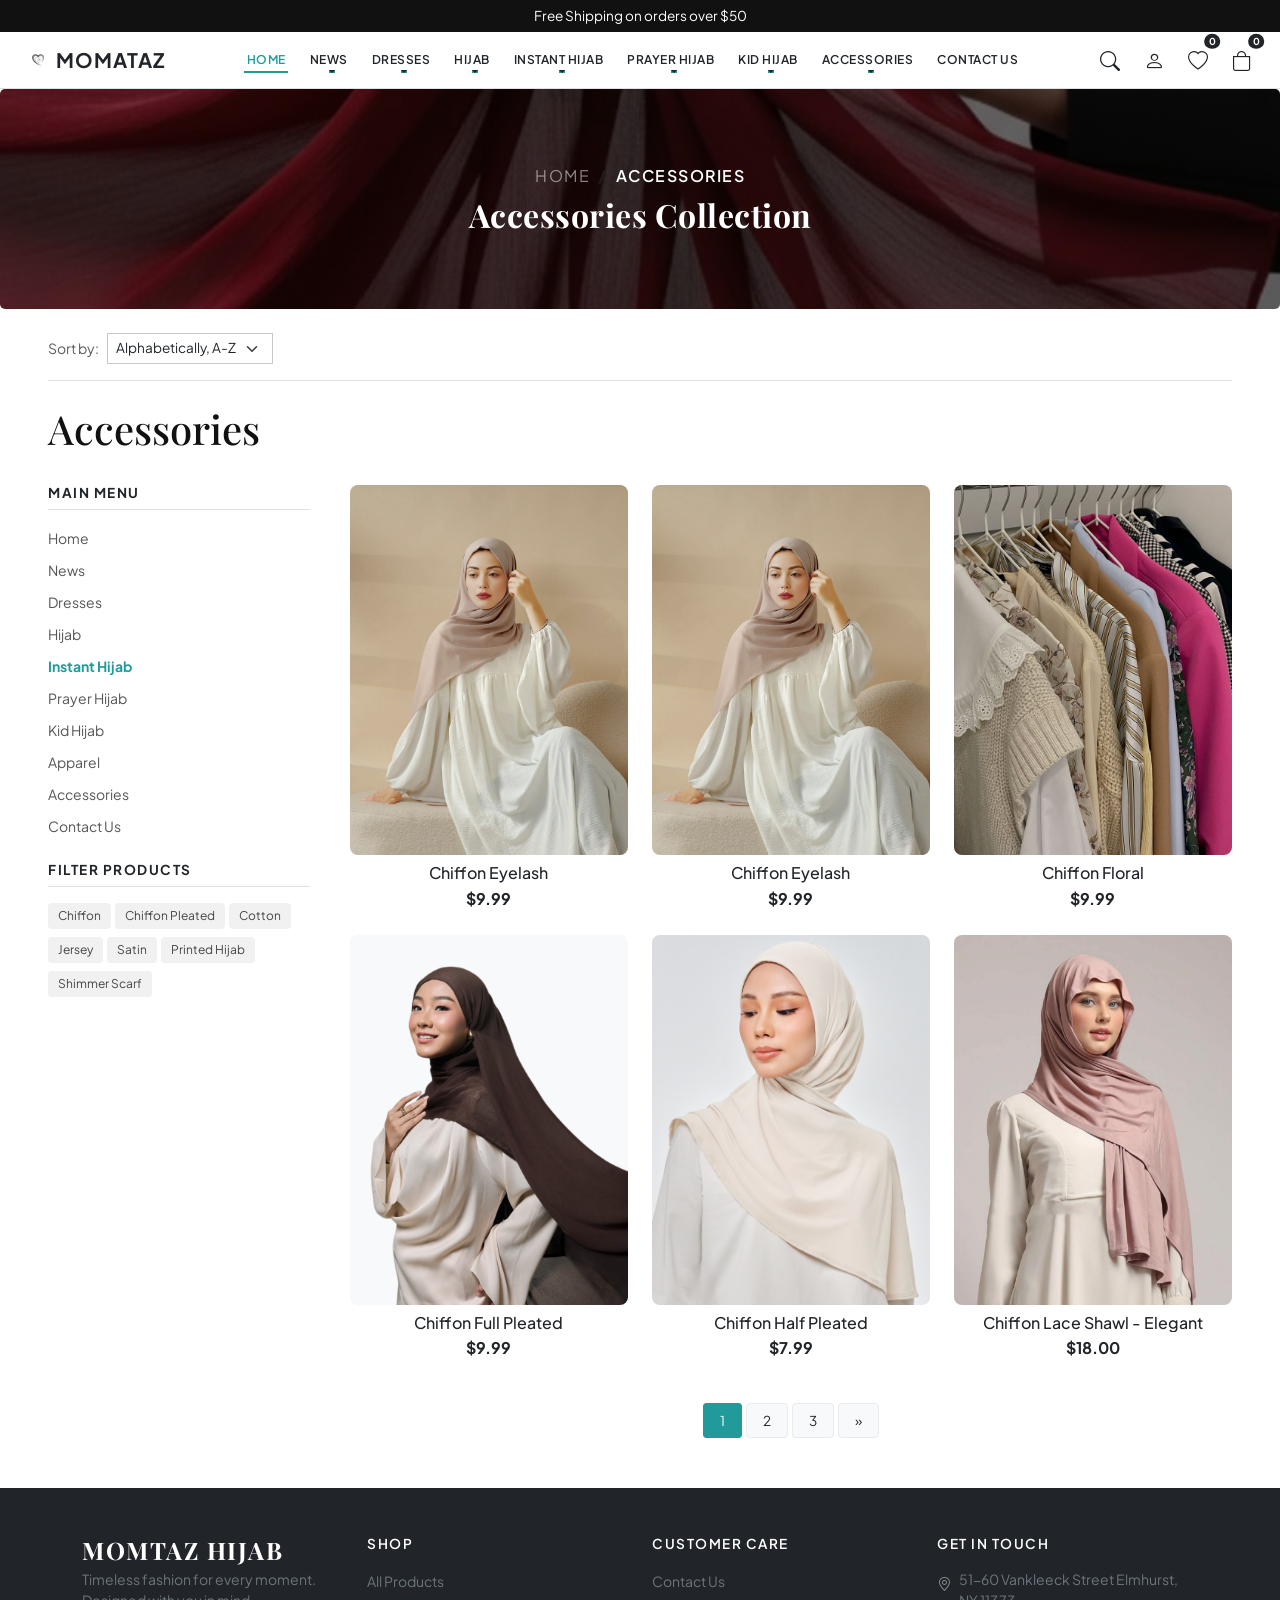
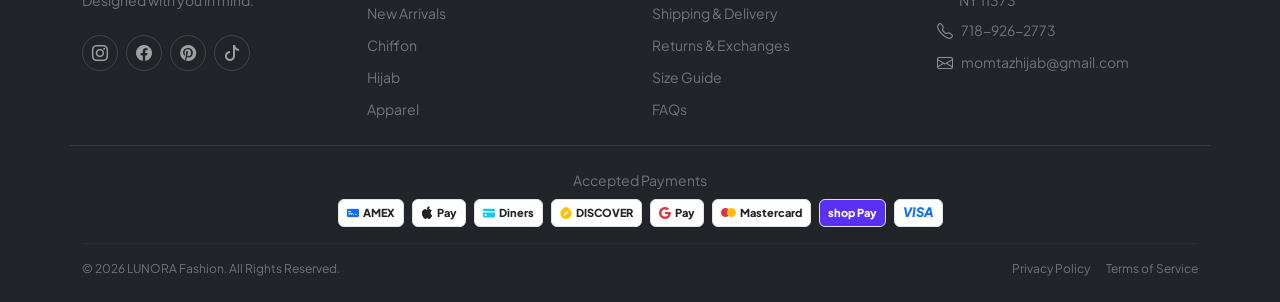
==== accessories.html @ 667ce509 "first commit" ====
<!DOCTYPE html>
<html lang="en">

<head>
    <meta charset="UTF-8">
    <meta name="viewport" content="width=device-width, initial-scale=1.0">
    <title>LUNORA - Elevate Your Everyday Style</title>
    <!-- Bootstrap 5 CSS -->
    <link href="https://cdn.jsdelivr.net/npm/bootstrap@5.3.2/dist/css/bootstrap.min.css" rel="stylesheet">
    <!-- Bootstrap Icons -->
    <link rel="stylesheet" href="https://cdn.jsdelivr.net/npm/bootstrap-icons@1.11.1/font/bootstrap-icons.css">
    <!-- Custom CSS -->
    <link rel="stylesheet" href="CSS/style.css">
    <link rel="stylesheet" href="CSS/hijab.css">
    
    
</head>

<body>

    <!-- Top Announcement Bar -->
    <div class="announcement-bar text-center">
        Free Shipping on orders over $50
    </div>

    <!-- Navbar -->
    <nav class="navbar navbar-expand-lg navbar-light bg-white py-2 border-bottom sticky-top">
        <div class="container-fluid px-3 px-lg-4 d-flex align-items-center justify-content-between">

            <!-- Left Side: Brand Logo + Menu Button -->
            <div class="d-flex align-items-center gap-2">
                <!-- Brand Logo & Name -->
                <a class="navbar-brand fw-bold text-dark text-uppercase fs-5 tracking-wider me-1 d-inline-flex align-items-center mb-0"
                    href="#">
                    <img src="image/momataz.webp" alt="MOMATAZ" height="28" class="d-inline-block align-middle me-1"
                        onerror="this.style.display='none'">
                    <span class="fw-bold" style="letter-spacing: 1px;">MOMATAZ</span>
                </a>

                <!-- Mobile Menu Button -->
                <button
                    class="btn btn-link text-dark p-0 border-0 shadow-none d-lg-none text-decoration-none d-flex align-items-center gap-1 ms-1"
                    type="button" data-bs-toggle="offcanvas" data-bs-target="#mobileSidebarMenu">
                    <i class="bi bi-list fs-4"></i>
                    <span class="fw-medium text-dark" style="font-size: 0.9rem;">Menu</span>
                </button>
            </div>

            <!-- Desktop Navigation Links -->
            <div class="collapse navbar-collapse justify-content-center d-none d-lg-flex" id="mainNavbar">
                <ul class="navbar-nav gap-lg-2 text-uppercase fw-semibold my-0"
                    style="font-size: 0.75rem; letter-spacing: 0.5px;">
                    <li class="nav-item"><a class="nav-link active text-dark px-2 py-1" href="index.html">HOME</a></li>
                    <li class="nav-item dropdown">
                        <a class="nav-link dropdown-toggle text-dark px-2 py-1" href="#" role="button">NEWS</a>
                        <ul class="dropdown-menu border-0 shadow-sm rounded-0 p-1">
                            <li><a class="mega-menu-link py-1 px-3" href="#">Latest News</a></li>
                            <li><a class="mega-menu-link py-1 px-3" href="#">Events</a></li>
                        </ul>
                    </li>
                    <li class="nav-item dropdown">
                        <a class="nav-link dropdown-toggle text-dark px-2 py-1" href="#" role="button">DRESSES</a>
                        <ul class="dropdown-menu border-0 shadow-sm rounded-0 p-1">
                            <li><a class="mega-menu-link py-1 px-3" href="#">Chiffon</a></li>
                            <li><a class="mega-menu-link py-1 px-3" href="#">Dresses</a></li>
                        </ul>
                    </li>

                    <!-- Mega Dropdown Menu -->
                    <li class="nav-item dropdown position-static">
                        <a class="nav-link dropdown-toggle text-dark px-2 py-1" href="hijab.html"
                            role="button">HIJAB</a>

                        <div class="dropdown-menu mega-menu w-100 border-0 shadow-sm rounded-0 m-0 p-4">
                            <div class="container-fluid">
                                <div class="row g-4">

                                    <!-- Column 1: CHIFFON -->
                                    <div class="col-12 col-md-4 col-lg">
                                        <h6 class="mega-menu-heading">CHIFFON</h6>
                                        <ul class="list-unstyled p-0 m-0">
                                            <li><a class="mega-menu-link" href="#">Luxury Chiffon</a></li>
                                            <li><a class="mega-menu-link" href="#">Classic Chiffon</a></li>
                                            <li><a class="mega-menu-link" href="#">Chiffon Eyelash</a></li>
                                            <li><a class="mega-menu-link" href="#">Chiffon Shimmer</a></li>
                                            <li><a class="mega-menu-link" href="#">Chiffon with Fancy Stone</a></li>
                                            <li><a class="mega-menu-link" href="#">Chiffon Printed</a></li>
                                        </ul>
                                    </div>

                                    <!-- Column 2: CHIFFON PLEATED & COTTON -->
                                    <div class="col-12 col-md-4 col-lg">
                                        <h6 class="mega-menu-heading">CHIFFON PLEATED</h6>
                                        <ul class="list-unstyled p-0 mb-4">
                                            <li><a class="mega-menu-link" href="#">Chiffon Full Pleated</a></li>
                                            <li><a class="mega-menu-link" href="#">Chiffon Half Pleated</a></li>
                                            <li><a class="mega-menu-link" href="#">Chiffon Two Tone Pleated</a></li>
                                            <li><a class="mega-menu-link" href="#">Chiffon Pleated Laser Cut</a></li>
                                            <li><a class="mega-menu-link" href="#">Chiffon Flower Printed Pleated</a>
                                            </li>
                                        </ul>

                                        <h6 class="mega-menu-heading">COTTON</h6>
                                        <ul class="list-unstyled p-0 m-0">
                                            <li><a class="mega-menu-link" href="#">Lace Cotton</a></li>
                                            <li><a class="mega-menu-link" href="#">Crinkle Cotton</a></li>
                                        </ul>
                                    </div>

                                    <!-- Column 3: JERSEY -->
                                    <div class="col-12 col-md-4 col-lg">
                                        <h6 class="mega-menu-heading">JERSEY</h6>
                                        <ul class="list-unstyled p-0 m-0">
                                            <li><a class="mega-menu-link" href="#">Jersey Cotton</a></li>
                                            <li><a class="mega-menu-link" href="#">Jersey Wave</a></li>
                                            <li><a class="mega-menu-link" href="#">Jersey Cotton Ribbed</a></li>
                                        </ul>
                                    </div>

                                    <!-- Column 4: JERSEY JACQUARD & SUEDE -->
                                    <div class="col-12 col-md-4 col-lg">
                                        <h6 class="mega-menu-heading">JERSEY JACQUARD</h6>
                                        <ul class="list-unstyled p-0 mb-4">
                                            <li><a class="mega-menu-link" href="#">Jersey Jacquard</a></li>
                                            <li><a class="mega-menu-link" href="#">Jersey Jacquard Ribbed Block
                                                    Design</a></li>
                                            <li><a class="mega-menu-link" href="#">Jersey Ribbed Line</a></li>
                                            <li><a class="mega-menu-link" href="#">Jersey Jacquard Lines</a></li>
                                            <li><a class="mega-menu-link" href="#">Jersey Jacquard with Crystal</a></li>
                                        </ul>

                                        <h6 class="mega-menu-heading">SUEDE</h6>
                                    </div>

                                    <!-- Column 5: SATIN -->
                                    <div class="col-12 col-md-4 col-lg">
                                        <h6 class="mega-menu-heading">SATIN</h6>
                                        <ul class="list-unstyled p-0 m-0">
                                            <li><a class="mega-menu-link" href="#">Satin Silk</a></li>
                                            <li><a class="mega-menu-link" href="#">Satin Eyelash</a></li>
                                            <li><a class="mega-menu-link" href="#">Satin Silk Crepe</a></li>
                                        </ul>
                                    </div>

                                </div>
                            </div>
                        </div>
                    </li>

                    <li class="nav-item dropdown">
                        <a class="nav-link dropdown-toggle text-dark px-2 py-1" href="instant_hijab.html"
                            role="button">INSTANT HIJAB</a>
                        <ul class="dropdown-menu border-0 shadow-sm rounded-0 p-1">
                            <li><a class="mega-menu-link py-1 px-3" href="#">Jersey Instant Hijab
                                </a></li>
                            <li><a class="mega-menu-link py-1 px-3" href="#"></a></li>
                        </ul>
                    </li>
                    <li class="nav-item dropdown">
                        <a class="nav-link dropdown-toggle text-dark px-2 py-1" href="prayer_hijab.html"
                            role="button">PRAYER HIJAB</a>
                        <ul class="dropdown-menu border-0 shadow-sm rounded-0 p-1">
                            <li><a class="mega-menu-link py-1 px-3" href="#">Prayer Hijab Set
                                </a></li>
                            <li><a class="mega-menu-link py-1 px-3" href="#">Prater Hijab Only
                                </a></li>
                        </ul>
                    </li>
                    <li class="nav-item dropdown">
                        <a class="nav-link dropdown-toggle text-dark px-2 py-1" href="kid_hijab.html" role="button">KID
                            HIJAB</a>
                        <ul class="dropdown-menu border-0 shadow-sm rounded-0 p-1">
                            <li><a class="mega-menu-link py-1 px-3" href="#">Sparkle Princess Hijab
                                </a></li>
                            <li><a class="mega-menu-link py-1 px-3" href="#">Star Kid Hijab
                                </a></li>
                        </ul>
                    </li>

                    <li class="nav-item dropdown position-static">
                        <a class="nav-link dropdown-toggle text-dark px-2 py-1" href="accessories.html"
                            role="button">ACCESSORIES</a>

                        <div class="dropdown-menu mega-menu w-100 border-0 shadow-sm rounded-0 m-0 p-4">
                            <div class="container-fluid">
                                <div class="row g-4">

                                    <!-- Column 1: CHIFFON -->
                                    <div class="col-12 col-md-4 col-lg">
                                        <h6 class="mega-menu-heading">ACCESSORIES</h6>
                                        <ul class="list-unstyled p-0 m-0">
                                            <li><a class="mega-menu-link" href="#">Luxury Chiffon</a></li>
                                            <li><a class="mega-menu-link" href="#">Classic Chiffon</a></li>
                                            <li><a class="mega-menu-link" href="#">Chiffon Eyelash</a></li>
                                            <li><a class="mega-menu-link" href="#">Chiffon Shimmer</a></li>
                                            <li><a class="mega-menu-link" href="#">Chiffon with Fancy Stone</a></li>
                                            <li><a class="mega-menu-link" href="#">Chiffon Printed</a></li>
                                        </ul>
                                    </div>

                                    <!-- Column 2: CHIFFON PLEATED & COTTON -->
                                    <div class="col-12 col-md-4 col-lg">
                                        <h6 class="mega-menu-heading">CHIFFON PLEATED</h6>
                                        <ul class="list-unstyled p-0 mb-4">
                                            <li><a class="mega-menu-link" href="#">Chiffon Full Pleated</a></li>
                                            <li><a class="mega-menu-link" href="#">Chiffon Half Pleated</a></li>
                                            <li><a class="mega-menu-link" href="#">Chiffon Two Tone Pleated</a></li>
                                            <li><a class="mega-menu-link" href="#">Chiffon Pleated Laser Cut</a></li>
                                            <li><a class="mega-menu-link" href="#">Chiffon Flower Printed Pleated</a>
                                            </li>
                                        </ul>

                                        <h6 class="mega-menu-heading">COTTON</h6>
                                        <ul class="list-unstyled p-0 m-0">
                                            <li><a class="mega-menu-link" href="#">Lace Cotton</a></li>
                                            <li><a class="mega-menu-link" href="#">Crinkle Cotton</a></li>
                                        </ul>
                                    </div>

                                    <!-- Column 3: JERSEY -->
                                    <div class="col-12 col-md-4 col-lg">
                                        <h6 class="mega-menu-heading">JERSEY</h6>
                                        <ul class="list-unstyled p-0 m-0">
                                            <li><a class="mega-menu-link" href="#">Jersey Cotton</a></li>
                                            <li><a class="mega-menu-link" href="#">Jersey Wave</a></li>
                                            <li><a class="mega-menu-link" href="#">Jersey Cotton Ribbed</a></li>
                                        </ul>
                                    </div>

                                    <!-- Column 4: JERSEY JACQUARD & SUEDE -->
                                    <div class="col-12 col-md-4 col-lg">
                                        <h6 class="mega-menu-heading">JERSEY JACQUARD</h6>
                                        <ul class="list-unstyled p-0 mb-4">
                                            <li><a class="mega-menu-link" href="#">Jersey Jacquard</a></li>
                                            <li><a class="mega-menu-link" href="#">Jersey Jacquard Ribbed Block
                                                    Design</a></li>
                                            <li><a class="mega-menu-link" href="#">Jersey Ribbed Line</a></li>
                                            <li><a class="mega-menu-link" href="#">Jersey Jacquard Lines</a></li>
                                            <li><a class="mega-menu-link" href="#">Jersey Jacquard with Crystal</a></li>
                                        </ul>

                                        <h6 class="mega-menu-heading">SUEDE</h6>
                                    </div>

                                    <!-- Column 5: SATIN -->
                                    <div class="col-12 col-md-4 col-lg">
                                        <h6 class="mega-menu-heading">SATIN</h6>
                                        <ul class="list-unstyled p-0 m-0">
                                            <li><a class="mega-menu-link" href="#">Satin Silk</a></li>
                                            <li><a class="mega-menu-link" href="#">Satin Eyelash</a></li>
                                            <li><a class="mega-menu-link" href="#">Satin Silk Crepe</a></li>
                                        </ul>
                                    </div>

                                </div>
                            </div>
                        </div>
                    </li>

                    <li class="nav-item"><a class="nav-link text-dark px-2 py-1" href="contact.html">CONTACT US</a></li>
                </ul>
            </div>

            <!-- Right Side Icons -->
            <div class="d-flex align-items-center gap-2 gap-sm-3">

                <!-- Expanding Search Box Container -->
                <div class="search-expand-wrapper position-relative d-flex align-items-center d-none d-lg-flex">
                    <input type="text" class="form-control search-expand-input shadow-none rounded-pill"
                        placeholder="Search..." id="searchExpandInput">
                    <button class="btn btn-link nav-icon-btn p-1 text-dark border-0 shadow-none search-expand-btn"
                        type="button" id="searchExpandBtn" title="Search">
                        <i class="bi bi-search fs-5"></i>
                    </button>
                </div>

                <!-- Account Icon -->
                <a href="account.html" class="nav-icon-btn text-dark p-1" title="Account">
                    <i class="bi bi-person fs-5"></i>
                </a>

                <!-- Wishlist Icon with Badge -->
                <a href="wishlist.html"
                    class="nav-icon-btn text-dark p-1 position-relative d-inline-flex align-items-center"
                    title="Wishlist">
                    <i class="bi bi-heart fs-5"></i>
                    <span
                        class="position-absolute top-0 start-100 translate-middle badge rounded-circle bg-dark text-white fw-bold badge-count"
                        style="font-size: 0.6rem; padding: 0.25em 0.45em;">0</span>
                </a>

                <!-- Cart Icon with Badge -->
                <button
                    class="btn btn-link nav-icon-btn text-dark p-1 position-relative d-inline-flex align-items-center border-0 shadow-none"
                    data-bs-toggle="offcanvas" data-bs-target="#cartOffcanvas" title="Cart">
                    <i class="bi bi-bag fs-5"></i>
                    <span
                        class="position-absolute top-0 start-100 translate-middle badge rounded-circle bg-dark text-white fw-bold badge-count"
                        style="font-size: 0.6rem; padding: 0.25em 0.45em;">0</span>
                </button>

            </div>



        </div>
    </nav>

    <!-- Mobile Drawer Sidebar -->
    <div class="offcanvas offcanvas-start mobile-sidebar border-end d-lg-none" tabindex="-1" id="mobileSidebarMenu"
        aria-labelledby="mobileSidebarMenuLabel" style="max-width: 310px;">

        <!-- Header: Brand + Close Button -->
        <div
            class="offcanvas-header border-bottom py-3 px-3 d-flex align-items-center justify-content-between bg-white">
            <a href="index.html" class="text-decoration-none d-flex align-items-center gap-2">
                <img src="image/momataz.webp" alt="MOMATAZ" height="24" onerror="this.style.display='none'">
                <span class="fw-bold text-dark tracking-wider"
                    style="letter-spacing: 1.5px; font-size: 1.1rem;">MOMATAZ</span>
            </a>
            <button type="button" class="btn-close shadow-none fs-7" data-bs-dismiss="offcanvas"
                aria-label="Close"></button>
        </div>

        <div class="offcanvas-body p-0 d-flex flex-column justify-content-between bg-white">
            <div>
                <!-- Search Box -->
                <div class="p-3 bg-light-subtle border-bottom">
                    <div class="input-group search-input-group rounded-2 overflow-hidden border">
                        <span class="input-group-text bg-white border-0 text-muted pe-1 ps-3">
                            <i class="bi bi-search fs-6"></i>
                        </span>
                        <input type="text" class="form-control border-0 shadow-none ps-2 py-2 fs-7"
                            placeholder="Search our store..." style="font-size: 0.875rem;">
                    </div>
                </div>

                <!-- Menu List (Accordion Style) -->
                <div class="accordion accordion-flush" id="sidebarMenuAccordion">

                    <!-- Home -->
                    <div class="border-bottom sidebar-single-link">
                        <a href="index.html" class="sidebar-single-link">Home</a>
                    </div>

                    <!-- News -->
                    <div class="accordion-item border-0 border-bottom">
                        <h2 class="accordion-header sidebar-single-link">
                            <button class="sidebar-menu-btn collapsed" type="button" data-bs-toggle="collapse"
                                data-bs-target="#collapseNews">
                                News
                            </button>
                        </h2>
                        <div id="collapseNews" class="accordion-collapse collapse"
                            data-bs-parent="#sidebarMenuAccordion">
                            <div class="accordion-body py-2 px-4 bg-light-subtle">
                                <a href="news.html" class="sub-item">Latest News</a>
                                <a href="events.html" class="sub-item">Events</a>
                            </div>
                        </div>
                    </div>

                    <!-- Dresses -->
                    <div class="accordion-item border-0 border-bottom">
                        <h2 class="accordion-header sidebar-single-link">
                            <button class="sidebar-menu-btn collapsed" type="button" data-bs-toggle="collapse"
                                data-bs-target="#collapseDresses">
                                Dresses
                            </button>
                        </h2>
                        <div id="collapseDresses" class="accordion-collapse collapse"
                            data-bs-parent="#sidebarMenuAccordion">
                            <div class="accordion-body py-2 px-4 bg-light-subtle">
                                <a href="#" class="sub-item">Chiffon</a>
                                <a href="#" class="sub-item">Dresses</a>
                            </div>
                        </div>
                    </div>

                    <!-- Hijab -->
                    <div class="accordion-item border-0 border-bottom">
                        <h2 class="accordion-header sidebar-single-link">
                            <button class="sidebar-menu-btn collapsed" type="button" data-bs-toggle="collapse"
                                data-bs-target="#collapseHijab">
                                Hijab
                            </button>
                        </h2>
                        <div id="collapseHijab" class="accordion-collapse collapse"
                            data-bs-parent="#sidebarMenuAccordion">
                            <div class="accordion-body py-2 px-4 bg-light-subtle">
                                <a href="hijab.html" class="sub-item fw-semibold text-accent">All Hijabs &rarr;</a>
                                <a href="#" class="sub-item">Luxury Chiffon</a>
                                <a href="#" class="sub-item">Classic Chiffon</a>
                                <a href="#" class="sub-item">Chiffon Eyelash</a>
                                <a href="#" class="sub-item">Chiffon Shimmer</a>
                                <a href="#" class="sub-item">Chiffon with Fancy Stone</a>
                                <a href="#" class="sub-item">Chiffon Printed</a>
                            </div>
                        </div>
                    </div>

                    <!-- Instant Hijab -->
                    <div class="accordion-item border-0 border-bottom">
                        <h2 class="accordion-header sidebar-single-link">
                            <button class="sidebar-menu-btn collapsed" type="button" data-bs-toggle="collapse"
                                data-bs-target="#collapseInstantHijab">
                                Instant Hijab
                            </button>
                        </h2>
                        <div id="collapseInstantHijab" class="accordion-collapse collapse"
                            data-bs-parent="#sidebarMenuAccordion">
                            <div class="accordion-body py-2 px-4 bg-light-subtle">
                                <a href="#" class="sub-item">Daily Instant</a>
                                <a href="#" class="sub-item">Sport Instant</a>
                            </div>
                        </div>
                    </div>

                    <!-- Prayer Hijab -->
                    <div class="accordion-item border-0 border-bottom">
                        <h2 class="accordion-header sidebar-single-link">
                            <button class="sidebar-menu-btn collapsed" type="button" data-bs-toggle="collapse"
                                data-bs-target="#collapsePrayerHijab">
                                Prayer Hijab
                            </button>
                        </h2>
                        <div id="collapsePrayerHijab" class="accordion-collapse collapse"
                            data-bs-parent="#sidebarMenuAccordion">
                            <div class="accordion-body py-2 px-4 bg-light-subtle">
                                <a href="#" class="sub-item">Travel Mukena</a>
                                <a href="#" class="sub-item">Regular Mukena</a>
                            </div>
                        </div>
                    </div>

                    <!-- Kid Hijab -->
                    <div class="accordion-item border-0 border-bottom">
                        <h2 class="accordion-header sidebar-single-link">
                            <button class="sidebar-menu-btn collapsed" type="button" data-bs-toggle="collapse"
                                data-bs-target="#collapseKidHijab">
                                Kid Hijab
                            </button>
                        </h2>
                        <div id="collapseKidHijab" class="accordion-collapse collapse"
                            data-bs-parent="#sidebarMenuAccordion">
                            <div class="accordion-body py-2 px-4 bg-light-subtle">
                                <a href="#" class="sub-item">Girls Hijab</a>
                            </div>
                        </div>
                    </div>

                    <!-- Apparel -->
                    <div class="accordion-item border-0 border-bottom">
                        <h2 class="accordion-header sidebar-single-link">
                            <button class="sidebar-menu-btn collapsed" type="button" data-bs-toggle="collapse"
                                data-bs-target="#collapseApparel">
                                Apparel
                            </button>
                        </h2>
                        <div id="collapseApparel" class="accordion-collapse collapse"
                            data-bs-parent="#sidebarMenuAccordion">
                            <div class="accordion-body py-2 px-4 bg-light-subtle">
                                <a href="#" class="sub-item">Tops</a>
                                <a href="#" class="sub-item">Bottoms</a>
                            </div>
                        </div>
                    </div>

                    <!-- Accessories -->
                    <div class="accordion-item border-0 border-bottom">
                        <h2 class="accordion-header sidebar-single-link">
                            <button class="sidebar-menu-btn collapsed " type="button" data-bs-toggle="collapse"
                                data-bs-target="#collapseAccessories">
                                Accessories
                            </button>
                        </h2>
                        <div id="collapseAccessories" class="accordion-collapse collapse"
                            data-bs-parent="#sidebarMenuAccordion">
                            <div class="accordion-body py-2 px-4 bg-light-subtle ">
                                <a href="#" class="sub-item">Brooch</a>
                                <a href="#" class="sub-item">Inner Hijab</a>
                            </div>
                        </div>
                    </div>

                    <!-- Contact Us -->
                    <div class="border-bottom sidebar-single-link">
                        <a href="contact.html" class="sidebar-single-link">Contact Us</a>
                    </div>

                </div>
            </div>

            <!-- Bottom Account & Auth Area -->
            <div class="p-3 border-top bg-light-subtle mt-3">
                <div class="d-flex align-items-center gap-2 mb-3 text-dark">
                    <i class="bi bi-person-circle fs-5"></i>
                    <span class="fw-medium fs-7">User Account</span>
                </div>
                <div class="row g-2">
                    <div class="col-6">
                        <a href="login.html" class="btn btn-outline-dark btn-sm w-100 py-2 fw-medium rounded-2 fs-8">Log
                            In</a>
                    </div>
                    <div class="col-6">
                        <a href="register.html" class="btn btn-dark btn-sm w-100 py-2 fw-medium rounded-2 fs-8"
                            style="background-color: var(--primary, #111111);">Register</a>
                    </div>
                </div>
            </div>

        </div>
    </div>

    
    <div class="page-header position-relative d-flex align-items-center justify-content-center text-center text-white overflow-hidden"
        style="background: linear-gradient(rgba(0, 0, 0, 0.5), rgba(0, 0, 0, 0.5)), url('image/hijab_img.jpg') no-repeat center center / cover; min-height: 220px; border-radius: 5px;">

        <div class="position-relative z-1 p-4">
            <nav aria-label="breadcrumb" class="mb-2">
                <ol class="breadcrumb mb-0 small text-uppercase justify-content-center" style="letter-spacing: 1.5px;">
                    <li class="breadcrumb-item">
                        <a href="index.html" class="text-white-50 text-decoration-none breadcrumb-link">Home</a>
                    </li>
                    <li class="breadcrumb-item active text-white fw-semibold" aria-current="page">
                        Accessories
                    </li>
                </ol>
            </nav>

            <h1 class="h2 fw-bold mb-0 text-white"
                style="font-family: 'Playfair Display', serif; letter-spacing: 0.5px;">
                Accessories Collection
            </h1>
        </div>
    </div>

    <!-- Hijab Collection  -->
    <main class="py-4 bg-white">
        <div class="container-fluid px-lg-5">

            <!-- Page Header & Top Breadcrumb / Title Bar -->
            <div class="d-flex justify-content-between align-items-center mb-4 pb-3 border-bottom">

                <!-- Top Sort Options -->
                <div class="d-flex align-items-center gap-2">
                    <label for="sortSelect" class="small text-muted text-nowrap d-none d-sm-inline">Sort by:</label>
                    <select class="form-select form-select-sm rounded-0 border-secondary-subtle fs-7" id="sortSelect"
                        style="min-width: 160px;">
                        <option selected>Alphabetically, A-Z</option>
                        <option value="1">Price, low to high</option>
                        <option value="2">Price, high to low</option>
                        <option value="3">Date, new to old</option>
                    </select>
                </div>
            </div>

            <!-- Main Content Layout -->
            <div class="row g-4">
                <h1>Accessories</h1>
                <!-- Left Sidebar Filter (Col 3) -->
                <aside class="col-lg-3 col-md-4 d-none d-md-block">
                    <div class="pe-lg-3">

                        <!-- Navigation Categories -->
                        <div class="filter-group mb-4">
                            <h6 class="fw-bold text-uppercase fs-7 mb-3 pb-2 border-bottom tracking-wider text-dark">
                                Main Menu</h6>
                            <ul class="list-unstyled sidebar-menu d-flex flex-column gap-2 mb-0">
                                <li><a href="index.html" class="sidebar-link">Home</a></li>
                                <li><a href="news.html" class="sidebar-link">News</a></li>
                                <li><a href="dresses.html" class="sidebar-link">Dresses</a></li>
                                <li><a href="hijab.html" class="sidebar-link ">Hijab</a></li>
                                <li><a href="instant-hijab.html" class="sidebar-link active fw-bold text-accent">Instant
                                        Hijab</a></li>
                                <li><a href="prayer-hijab.html" class="sidebar-link">Prayer Hijab</a></li>
                                <li><a href="kid-hijab.html" class="sidebar-link">Kid Hijab</a></li>
                                <li><a href="apparel.html" class="sidebar-link">Apparel</a></li>
                                <li><a href="accessories.html" class="sidebar-link">Accessories</a></li>
                                <li><a href="contact.html" class="sidebar-link">Contact Us</a></li>
                            </ul>
                        </div>

                        <!-- Filter Tag Pills -->
                        <div class="filter-group mb-4">
                            <h6 class="fw-bold text-uppercase fs-7 mb-3 pb-2 border-bottom tracking-wider text-dark">
                                Filter Products</h6>
                            <div class="d-flex flex-wrap gap-1">
                                <a href="#" class="badge-filter">Chiffon</a>
                                <a href="#" class="badge-filter">Chiffon Pleated</a>
                                <a href="#" class="badge-filter">Cotton</a>
                                <a href="#" class="badge-filter">Jersey</a>
                                <a href="#" class="badge-filter">Satin</a>
                                <a href="#" class="badge-filter">Printed Hijab</a>
                                <a href="#" class="badge-filter">Shimmer Scarf</a>
                            </div>
                        </div>

                    </div>
                </aside>

                <!-- Product Listing Grid (Col 9) -->
                <section class="col-lg-9 col-md-8">
                    <div class="row g-3 g-xl-4">

                        <!-- Product 1 -->
                        <div class="col-6 col-lg-4">
                            <div class="product-card position-relative overflow-hidden rounded-3 mb-2">
                                <div
                                    class="product-actions position-absolute top-0 end-0 m-3 d-flex flex-column gap-2 z-2">
                                    <button class="btn btn-light btn-action-icon rounded-circle shadow-sm"
                                        title="Add to Wishlist"><i class="bi bi-heart"></i></button>

                                </div>
                                <div class="product-img-wrapper overflow-hidden bg-light">
                                    <img src="image/chiffron.jpg" alt="Chiffon Eyelash"
                                        class="img-fluid w-100 object-fit-cover product-img">
                                </div>
                                <div class="quick-add-wrapper position-absolute bottom-0 start-0 w-100 p-3 z-2">
                                    <a href="product_detail.html"><button
                                            class="btn btn-dark w-100 py-2 rounded-2 fs-7 fw-medium d-flex align-items-center justify-content-center gap-2">
                                            <i class="bi bi-bag-plus fs-6 "></i> Quick View
                                        </button></a>
                                </div>
                            </div>
                            <div class="text-center product-info">
                                <h6 class="fw-medium mb-1 fs-6 text-truncate"><a href="#"
                                        class="text-dark text-decoration-none">Chiffon Eyelash</a></h6>
                                <div class="fw-bold text-dark fs-6">$9.99</div>
                            </div>
                        </div>

                        <!-- Product 2 -->
                        <div class="col-6 col-lg-4">
                            <div class="product-card position-relative overflow-hidden rounded-3 mb-2">
                                <div
                                    class="product-actions position-absolute top-0 end-0 m-3 d-flex flex-column gap-2 z-2">
                                    <button class="btn btn-light btn-action-icon rounded-circle shadow-sm"
                                        title="Add to Wishlist"><i class="bi bi-heart"></i></button>

                                </div>
                                <div class="product-img-wrapper overflow-hidden bg-light">
                                    <img src="image/chiffron.jpg" alt="Chiffon Eyelash"
                                        class="img-fluid w-100 object-fit-cover product-img">
                                </div>
                                <div class="quick-add-wrapper position-absolute bottom-0 start-0 w-100 p-3 z-2">
                                    <button
                                        class="btn btn-dark w-100 py-2 rounded-2 fs-7 fw-medium d-flex align-items-center justify-content-center gap-2">
                                        <i class="bi bi-bag-plus fs-6"></i> Quick view
                                    </button>
                                </div>
                            </div>
                            <div class="text-center product-info">
                                <h6 class="fw-medium mb-1 fs-6 text-truncate"><a href="#"
                                        class="text-dark text-decoration-none">Chiffon Eyelash</a></h6>
                                <div class="fw-bold text-dark fs-6">$9.99</div>
                            </div>
                        </div>

                        <!-- Product 3 -->
                        <div class="col-6 col-lg-4">
                            <div class="product-card position-relative overflow-hidden rounded-3 mb-2">
                                <div
                                    class="product-actions position-absolute top-0 end-0 m-3 d-flex flex-column gap-2 z-2">
                                    <button class="btn btn-light btn-action-icon rounded-circle shadow-sm"
                                        title="Add to Wishlist"><i class="bi bi-heart"></i></button>

                                </div>
                                <div class="product-img-wrapper overflow-hidden bg-light">
                                    <img src="image/Apparel.jpg" alt="Chiffon Floral"
                                        class="img-fluid w-100 object-fit-cover product-img">
                                </div>
                                <div class="quick-add-wrapper position-absolute bottom-0 start-0 w-100 p-3 z-2">
                                    <button
                                        class="btn btn-dark w-100 py-2 rounded-2 fs-7 fw-medium d-flex align-items-center justify-content-center gap-2">
                                        <i class="bi bi-bag-plus fs-6"></i> Quick View
                                    </button>
                                </div>
                            </div>
                            <div class="text-center product-info">
                                <h6 class="fw-medium mb-1 fs-6 text-truncate"><a href="#"
                                        class="text-dark text-decoration-none">Chiffon Floral</a></h6>
                                <div class="fw-bold text-dark fs-6">$9.99</div>
                            </div>
                        </div>

                        <!-- Product 4 -->
                        <div class="col-6 col-lg-4">
                            <div class="product-card position-relative overflow-hidden rounded-3 mb-2">
                                <div
                                    class="product-actions position-absolute top-0 end-0 m-3 d-flex flex-column gap-2 z-2">
                                    <button class="btn btn-light btn-action-icon rounded-circle shadow-sm"
                                        title="Add to Wishlist"><i class="bi bi-heart"></i></button>

                                </div>
                                <div class="product-img-wrapper overflow-hidden bg-light">
                                    <img src="image/bg.png" alt="Chiffon Full Pleated"
                                        class="img-fluid w-100 object-fit-cover product-img">
                                </div>
                                <div class="quick-add-wrapper position-absolute bottom-0 start-0 w-100 p-3 z-2">
                                    <button
                                        class="btn btn-dark w-100 py-2 rounded-2 fs-7 fw-medium d-flex align-items-center justify-content-center gap-2">
                                        <i class="bi bi-bag-plus fs-6"></i> Quick View
                                    </button>
                                </div>
                            </div>
                            <div class="text-center product-info">
                                <h6 class="fw-medium mb-1 fs-6 text-truncate"><a href="#"
                                        class="text-dark text-decoration-none">Chiffon Full Pleated</a></h6>
                                <div class="fw-bold text-dark fs-6">$9.99</div>
                            </div>
                        </div>

                        <!-- Product 5 -->
                        <div class="col-6 col-lg-4">
                            <div class="product-card position-relative overflow-hidden rounded-3 mb-2">
                                <div
                                    class="product-actions position-absolute top-0 end-0 m-3 d-flex flex-column gap-2 z-2">
                                    <button class="btn btn-light btn-action-icon rounded-circle shadow-sm"
                                        title="Add to Wishlist"><i class="bi bi-heart"></i></button>

                                </div>
                                <div class="product-img-wrapper overflow-hidden bg-light">
                                    <img src="image/Instant Hijab.jpg" alt="Chiffon Half Pleated"
                                        class="img-fluid w-100 object-fit-cover product-img">
                                </div>
                                <div class="quick-add-wrapper position-absolute bottom-0 start-0 w-100 p-3 z-2">
                                    <button
                                        class="btn btn-dark w-100 py-2 rounded-2 fs-7 fw-medium d-flex align-items-center justify-content-center gap-2">
                                        <i class="bi bi-bag-plus fs-6"></i> Quick View
                                    </button>
                                </div>
                            </div>
                            <div class="text-center product-info">
                                <h6 class="fw-medium mb-1 fs-6 text-truncate"><a href="#"
                                        class="text-dark text-decoration-none">Chiffon Half Pleated</a></h6>
                                <div class="fw-bold text-dark fs-6">$7.99</div>
                            </div>
                        </div>

                        <!-- Product 6 -->
                        <div class="col-6 col-lg-4">
                            <div class="product-card position-relative overflow-hidden rounded-3 mb-2">
                                <div
                                    class="product-actions position-absolute top-0 end-0 m-3 d-flex flex-column gap-2 z-2">
                                    <button class="btn btn-light btn-action-icon rounded-circle shadow-sm"
                                        title="Add to Wishlist"><i class="bi bi-heart"></i></button>

                                </div>
                                <div class="product-img-wrapper overflow-hidden bg-light">
                                    <img src="image/Prayer Hijab.jpg" alt="Chiffon Lace Shawl"
                                        class="img-fluid w-100 object-fit-cover product-img">
                                </div>
                                <div class="quick-add-wrapper position-absolute bottom-0 start-0 w-100 p-3 z-2">
                                    <button
                                        class="btn btn-dark w-100 py-2 rounded-2 fs-7 fw-medium d-flex align-items-center justify-content-center gap-2">
                                        <i class="bi bi-bag-plus fs-6"></i> Quick View
                                    </button>
                                </div>
                            </div>
                            <div class="text-center product-info">
                                <h6 class="fw-medium mb-1 fs-6 text-truncate"><a href="#"
                                        class="text-dark text-decoration-none">Chiffon Lace Shawl - Elegant</a></h6>
                                <div class="fw-bold text-dark fs-6">$18.00</div>
                            </div>
                        </div>

                    </div>

                    <!-- Pagination Controls -->
                    <div class="d-flex justify-content-center mt-5 mb-3">
                        <nav aria-label="Page navigation">
                            <ul class="pagination pagination-sm gap-1">
                                <li class="page-item active"><a
                                        class="page-item-link px-3 py-2 text-decoration-none rounded-1" href="#">1</a>
                                </li>
                                <li class="page-item"><a
                                        class="page-item-link px-3 py-2 text-decoration-none rounded-1 text-dark"
                                        href="#">2</a></li>
                                <li class="page-item"><a
                                        class="page-item-link px-3 py-2 text-decoration-none rounded-1 text-dark"
                                        href="#">3</a></li>
                                <li class="page-item"><a
                                        class="page-item-link px-3 py-2 text-decoration-none rounded-1 text-dark"
                                        href="#">&raquo;</a></li>
                            </ul>
                        </nav>
                    </div>
                </section>

            </div>
        </div>
    </main>

    <!-- Footer Section -->
    <footer class="bg-dark text-white pt-5 pb-4">
        <div class="container">
            <div class="row g-4 pb-4 border-bottom border-secondary border-opacity-25">

                <!-- Column 1: Brand & Social Links -->
                <div class="col-6 col-lg-3">
                    <h4 class="brand-logo mb-1 text-white fw-bold tracking-wider">MOMTAZ HIJAB</h4>
                    <!-- <span class="sub-title text-uppercase text-muted fs-8 tracking-widest d-block mb-3">FASHION</span> -->
                    <p class="text-secondary small mb-4 pe-lg-3">
                        Timeless fashion for every moment. Designed with you in mind.
                    </p>
                    <div class="d-flex gap-2">
                        <a href="#" class="social-icon-btn" title="Instagram"><i class="bi bi-instagram"></i></a>
                        <a href="#" class="social-icon-btn" title="Facebook"><i class="bi bi-facebook"></i></a>
                        <a href="#" class="social-icon-btn" title="Pinterest"><i class="bi bi-pinterest"></i></a>
                        <a href="#" class="social-icon-btn" title="TikTok"><i class="bi bi-tiktok"></i></a>
                    </div>
                </div>

                <!-- Column 2: Quick Links (Shop) -->
                <div class="col-6 col-lg-3">
                    <h6 class="text-uppercase fs-7 mb-3 text-white tracking-wider fw-semibold">Shop</h6>
                    <ul class="list-unstyled d-flex flex-column gap-2 mb-0 footer-links">
                        <li><a href="#" class="text-secondary text-decoration-none small">All Products</a></li>
                        <li><a href="#" class="text-secondary text-decoration-none small">New Arrivals</a></li>
                        <li><a href="#" class="text-secondary text-decoration-none small">Chiffon</a></li>
                        <li><a href="#" class="text-secondary text-decoration-none small">Hijab</a></li>
                        <li><a href="#" class="text-secondary text-decoration-none small">Apparel</a></li>
                    </ul>
                </div>

                <!-- Column 3: Quick Links (Customer Care) -->
                <div class="col-6 col-lg-3">
                    <h6 class="text-uppercase fs-7 mb-3 text-white tracking-wider fw-semibold">Customer Care</h6>
                    <ul class="list-unstyled d-flex flex-column gap-2 mb-0 footer-links">
                        <li><a href="#" class="text-secondary text-decoration-none small">Contact Us</a></li>
                        <li><a href="#" class="text-secondary text-decoration-none small">Shipping & Delivery</a></li>
                        <li><a href="#" class="text-secondary text-decoration-none small">Returns & Exchanges</a></li>
                        <li><a href="#" class="text-secondary text-decoration-none small">Size Guide</a></li>
                        <li><a href="#" class="text-secondary text-decoration-none small">FAQs</a></li>
                    </ul>
                </div>

                <!-- Column 4: Contact Info -->
                <div class="col-6 col-lg-3">
                    <h6 class="text-uppercase fs-7 mb-3 text-white tracking-wider fw-semibold">Get in Touch</h6>
                    <ul class="list-unstyled d-flex flex-column gap-2 mb-0 footer-contact">
                        <li class="d-flex align-items-start gap-2 text-secondary small">
                            <i class="bi bi-geo-alt mt-1 text-white-50"></i>
                            <span>51-60 Vankleeck Street Elmhurst, NY 11373</span>
                        </li>
                        <li class="d-flex align-items-center gap-2">
                            <i class="bi bi-telephone text-white-50"></i>
                            <a href="tel:7189262773" class="text-secondary text-decoration-none small">718-926-2773</a>
                        </li>
                        <li class="d-flex align-items-center gap-2">
                            <i class="bi bi-envelope text-white-50"></i>
                            <a href="mailto:momtazhijab@gmail.com"
                                class="text-secondary text-decoration-none small">momtazhijab@gmail.com</a>
                        </li>
                    </ul>
                </div>

            </div>

            <!-- Accepted Payments Section -->
            <div class="text-center pt-4 pb-3">
                <p class="text-secondary small mb-2">Accepted Payments</p>
                <div class="d-flex flex-wrap justify-content-center align-items-center gap-2">
                    <span class="badge bg-white text-dark px-2 py-1 rounded border d-inline-flex align-items-center"
                        style="height: 28px;">
                        <i class="bi bi-credit-card-2-front-fill text-primary me-1"></i> <strong
                            style="font-size: 11px;">AMEX</strong>
                    </span>
                    <span class="badge bg-white text-dark px-2 py-1 rounded border d-inline-flex align-items-center"
                        style="height: 28px;">
                        <i class="bi bi-apple me-1"></i> <strong style="font-size: 11px;">Pay</strong>
                    </span>
                    <span class="badge bg-white text-dark px-2 py-1 rounded border d-inline-flex align-items-center"
                        style="height: 28px;">
                        <i class="bi bi-credit-card-fill text-info me-1"></i> <strong
                            style="font-size: 11px;">Diners</strong>
                    </span>
                    <span class="badge bg-white text-dark px-2 py-1 rounded border d-inline-flex align-items-center"
                        style="height: 28px;">
                        <i class="bi bi-compass-fill text-warning me-1"></i> <strong
                            style="font-size: 11px;">DISCOVER</strong>
                    </span>
                    <span class="badge bg-white text-dark px-2 py-1 rounded border d-inline-flex align-items-center"
                        style="height: 28px;">
                        <i class="bi bi-google me-1 text-danger"></i> <strong style="font-size: 11px;">Pay</strong>
                    </span>
                    <span class="badge bg-white text-dark px-2 py-1 rounded border d-inline-flex align-items-center"
                        style="height: 28px;">
                        <i class="bi bi-circle-fill text-danger" style="font-size: 9px;"></i>
                        <i class="bi bi-circle-fill text-warning me-1" style="font-size: 9px; margin-left: -3px;"></i>
                        <strong style="font-size: 11px;">Mastercard</strong>
                    </span>
                    <span class="badge bg-primary text-white px-2 py-1 rounded border d-inline-flex align-items-center"
                        style="height: 28px; background-color: #5a31f4 !important;">
                        <strong style="font-size: 11px;">shop Pay</strong>
                    </span>
                    <span class="badge bg-white text-primary px-2 py-1 rounded border d-inline-flex align-items-center"
                        style="height: 28px;">
                        <strong class="fst-italic" style="font-size: 13px;">VISA</strong>
                    </span>
                </div>
            </div>

            <!-- Footer Bottom Bar -->
            <div
                class="d-flex flex-column flex-md-row align-items-center justify-content-between pt-3 border-top border-secondary border-opacity-10 small text-secondary">
                <p class="mb-2 mb-md-0 fs-8">&copy; 2026 LUNORA Fashion. All Rights Reserved.</p>
                <div class="d-flex gap-3 fs-8">
                    <a href="#" class="text-secondary text-decoration-none">Privacy Policy</a>
                    <a href="#" class="text-secondary text-decoration-none">Terms of Service</a>
                </div>
            </div>
        </div>
    </footer>

    <script>
        document.addEventListener('DOMContentLoaded', function () {
            const searchWrapper = document.querySelector('.search-expand-wrapper');
            const searchBtn = document.getElementById('searchExpandBtn');
            const searchInput = document.getElementById('searchExpandInput');

            searchBtn.addEventListener('click', function (e) {
                e.stopPropagation();
                searchWrapper.classList.toggle('active');
                if (searchWrapper.classList.contains('active')) {
                    searchInput.focus();
                }
            });

            // အပြင်ဘက်ကို Click နှိပ်လိုက်လျှင် Search Box ပြန်ကျုံ့သွားမည်
            document.addEventListener('click', function (e) {
                if (!searchWrapper.contains(e.target)) {
                    searchWrapper.classList.remove('active');
                }
            });
        });

    </script>



    <!-- Bootstrap 5 JS Bundle -->
    <script src="https://cdn.jsdelivr.net/npm/bootstrap@5.3.2/dist/js/bootstrap.bundle.min.js"></script>
</body>

</html>
---- CSS/style.css ----
@import url('https://fonts.googleapis.com/css2?family=Playfair+Display:wght@400;500;600;700&family=Plus+Jakarta+Sans:wght@300;400;500;600;700&display=swap');

/* ==========================================
   1. Root Variables & Reset
   ========================================== */
:root {
    --primary-color: #111111;
    --accent-color: #209a9a;         /* Mint/Teal Accent Color */
    --accent-hover: #187d7d;         /* Darker Accent for active/focus states */
    --accent-light: #eaf5f5;         /* Soft Background Highlight */
    --bg-light: #f7f5f2;
    --bg-card: #f2efea;
    --text-muted: #666666;
    --font-heading: 'Playfair Display', serif;
    --font-body: 'Plus Jakarta Sans', sans-serif;
}

body {
    font-family: var(--font-body);
    color: var(--primary-color);
    background-color: #ffffff;
}

h1, h2, h3, .brand-logo, .font-serif {
    font-family: var(--font-heading);
}

.sub-title {
    font-size: 0.75rem;
    letter-spacing: 2px;
    text-transform: uppercase;
    color: #888888;
    font-weight: 600;
}

.announcement-bar {
    background-color: var(--primary-color);
    color: #ffffff;
    font-size: 0.85rem;
    padding: 6px 0;
}

/* ==========================================
   2. Navigation Bar & Mega Menu (Desktop)
   ========================================== */

/* Nav Link Hover Color & Underline Animation */
.navbar-nav .nav-link {
    position: relative;
    transition: color 0.3s ease;
}

.navbar-nav .nav-link:hover,
.navbar-nav .nav-link:focus,
.navbar-nav .nav-link.active {
    color: var(--accent-color) !important;
}

.navbar-nav .nav-link::after {
    content: '';
    position: absolute;
    width: 0;
    height: 2px;
    bottom: 0px;
    left: 50%;
    background-color: var(--accent-color);
    transition: all 0.3s ease;
    transform: translateX(-50%);
}

.navbar-nav .nav-link:hover::after,
.navbar-nav .nav-link.active::after {
    width: 80%;
}

@media (min-width: 992px) {
    .navbar .nav-item.dropdown {
        position: relative;
    }
    
    .navbar .nav-item.dropdown::after {
        content: '';
        position: absolute;
        bottom: -10px;
        left: 0;
        width: 100%;
        height: 10px;
        display: block;
    }

    .navbar .nav-item.dropdown:hover .dropdown-menu {
        display: block;
        margin-top: 0;
        animation: fadeIn 0.25s ease-in-out;
    }
}

/* Standard Dropdown Menu Container Styling */
.navbar .dropdown-menu {
    background-color: #ffffff;
    border: 1px solid rgba(32, 154, 154, 0.15) !important;
    border-radius: 0.375rem;
    box-shadow: 0 8px 20px rgba(0, 0, 0, 0.08) !important;
}

/* Mega Dropdown Menu Specific Styling */
.navbar .mega-menu {
    top: 100%;
    left: 0;
    right: 0;
    border: none !important;
    border-top: 1px solid rgba(0, 0, 0, 0.05) !important;
    border-bottom: 1px solid rgba(0, 0, 0, 0.08) !important;
    border-radius: 0 !important;
    box-shadow: 0 12px 24px rgba(0, 0, 0, 0.06) !important;
}

/* Mega Menu Sub-headings */
.mega-menu-heading {
    font-size: 0.75rem;
    font-weight: 700;
    letter-spacing: 1px;
    color: var(--primary-color);
    text-transform: uppercase;
    margin-bottom: 0.75rem;
    padding: 0;
}

/* Custom Link Style for Alignment Fix */
.mega-menu-link {
    display: block;
    color: #444444;
    font-size: 0.8rem;
    text-decoration: none;
    padding: 0.3rem 0; 
    letter-spacing: 0.3px;
    transition: color 0.2s ease, transform 0.2s ease;
}

.mega-menu-link:hover,
.mega-menu-link:focus {
    color: var(--accent-color);
    transform: translateX(4px); 
}

/* Standard Dropdown Item Styling */
.dropdown-item {
    color: #444444;
    font-size: 0.8rem;
    text-decoration: none;
    padding: 0.3rem 0; 
    letter-spacing: 0.3px;
    transition: color 0.2s ease, transform 0.2s ease;
}

.dropdown-item:hover,
.dropdown-item:focus {
    color: var(--accent-color);
    transform: translateX(4px); 
}

/* Dropdown Animation Keyframes */
@keyframes fadeIn {
    from {
        opacity: 0;
        transform: translateY(8px);
    }
    to {
        opacity: 1;
        transform: translateY(0);
    }
}

/* ==========================================
   Header Icon Hover Effects & Search Bar
   ========================================== */

/* Icon Styling and Transitions */
.nav-icon-btn {
    transition: all 0.25s cubic-bezier(0.4, 0, 0.2, 1);
    display: inline-flex;
    align-items: center;
    justify-content: center;
    text-decoration: none;
    color: #111111;
}

/* Hover State: Scale Up + Accent Color Effect */
.nav-icon-btn:hover {
    color: var(--accent-color, #209a9a) !important;
    transform: translateY(-2px) scale(1.1);
}

.nav-icon-btn:hover .badge-count {
    background-color: var(--accent-color, #209a9a) !important;
}

/* Hero Section Custom Styles */
.hero-section {
  position: relative;
  background-size: cover !important;
  background-position: center center !important;
  transition: all 0.3s ease-in-out;
}

/* Custom Primary Button (Shop Now) */
.btn-hero-primary {
  background-color: #ffffff;
  color: #111111;
  border: 1px solid #ffffff;
  letter-spacing: 1.5px;
  transition: all 0.3s ease;
  display: inline-flex;
  align-items: center;
  justify-content: center;
  text-decoration: none;
}

.btn-hero-primary:hover {
  background-color: var(--accent-hover, #209a9a);
  border-color: var(--accent-hover, #209a9a);
  color: #ffffff;
  transform: translateY(-3px);
  box-shadow: 0 8px 20px rgba(0, 0, 0, 0.25);
}

.btn-hero-primary:active {
  transform: translateY(0);
}

/* Custom Secondary Button (Watch Lookbook) */
.btn-hero-secondary {
  background-color: transparent;
  color: #ffffff;
  border: 1px solid rgba(255, 255, 255, 0.8);
  letter-spacing: 1.5px;
  transition: all 0.3s ease;
  display: inline-flex;
  align-items: center;
  justify-content: center;
  text-decoration: none;
}

.btn-hero-secondary:hover {
  background-color: rgba(255, 255, 255, 0.15);
  border-color: #ffffff;
  color: #ffffff;
  transform: translateY(-3px);
  backdrop-filter: blur(4px);
  box-shadow: 0 8px 20px rgba(0, 0, 0, 0.2);
}

.btn-hero-secondary:active {
  transform: translateY(0);
}

/* Letter Spacing Helpers */
.tracking-wider {
  letter-spacing: 2px;
}

/* Opacity Helper (Bootstrap custom backdrop protection) */
.opacity-90 {
  opacity: 0.9;
}


/* ==========================================
   Expanding Search Box Animation
   ========================================== */

.search-expand-wrapper {
    position: relative;
}

.search-expand-input {
    width: 0;
    padding: 0;
    opacity: 0;
    border: none;
    background-color: #f1f3f5;
    transition: all 0.4s cubic-bezier(0.25, 1, 0.5, 1);
    font-size: 0.85rem;
    height: 36px;
    visibility: hidden;
}


.search-expand-wrapper.active .search-expand-input {
    width: 130px; 
    padding: 0.25rem 0.75rem;
    opacity: 1;
    border: 1px solid #dee2e6;
    visibility: visible;
    margin-right: 4px;
}

@media (min-width: 576px) {
    .search-expand-wrapper.active .search-expand-input {
        width: 220px;
    }
}

.search-expand-input:focus {
    background-color: #ffffff;
    border-color: var(--accent-color, #209a9a) !important;
}

/* ==========================================
   Mobile Sidebar & Accordion Uniform Custom Style
   ========================================== */

/* Search Input Styling */
.search-input-group {
    background-color: #ffffff;
    transition: border-color 0.2s ease;
}

.search-input-group:focus-within {
    border-color: var(--accent-color, #209a9a) !important;
}

/* Sidebar ရှိ Link ရော Accordion Button ကိုပါ Font အကုန် တထပ်တည်း ညှိခြင်း */
#sidebarMenuAccordion .sidebar-menu-btn,
#sidebarMenuAccordion .sidebar-single-link {
    font-family: inherit !important;         
    font-size: 0.875rem !important;          
    font-weight: 500 !important;             
    line-height: 1.5 !important;             
    color: #111111 !important;
    padding: 0.3rem 0.5rem !important;
    display: flex !important;
    align-items: center !important;
    justify-content: space-between !important;
    width: 100% !important;
    background: transparent !important;
    border: none !important;
    box-shadow: none !important;
    text-decoration: none !important;
    text-transform: uppercase;             
    letter-spacing: 0.5px;
}


/* Accordion Arrow Icon Customization */
#sidebarMenuAccordion .sidebar-menu-btn::after {
    content: "\F282";
    font-family: "bootstrap-icons" !important;
    font-size: 0.75rem;
    transition: transform 0.25s ease;
    margin-left: auto;
    color: #666666;
}

#sidebarMenuAccordion .sidebar-menu-btn:not(.collapsed)::after {
    transform: rotate(180deg);
    color: var(--accent-color, #209a9a);
}

/* Hover & Active States with Root Accent Palette */
#sidebarMenuAccordion .sidebar-menu-btn:hover,
#sidebarMenuAccordion .sidebar-single-link:hover,
#sidebarMenuAccordion .sidebar-menu-btn:not(.collapsed) {
    color: var(--accent-color, #209a9a) !important;
}

/* Sub Items Formatting */
#sidebarMenuAccordion .sub-item {
    font-size: 0.825rem;
    color: #555555;
    text-decoration: none;
    display: block;
    padding: 0.4rem 0;
    transition: all 0.2s ease;
}

#sidebarMenuAccordion .sub-item:hover {
    color: var(--accent-color, #209a9a) !important;
    padding-left: 5px;
}

/* Font Accent Class */
.text-accent {
    color: var(--accent-color, #209a9a) !important;
}

/* ==========================================
   Features / Benefits Section Styling
   ========================================== */

.feature-card {
    transition: all 0.3s ease-in-out;
    background-color: #f8f9fa;
    border-color: #e9ecef !important;
}

/* Icon Wrapper Styling */
.feature-icon-wrapper {
    width: 48px;
    height: 48px;
    background-color: #ffffff;
    box-shadow: 0 2px 6px rgba(0, 0, 0, 0.05);
    transition: all 0.3s ease;
}

/* Hover Effects */
.feature-card:hover {
    transform: translateY(-4px);
    box-shadow: 0 10px 20px rgba(0, 0, 0, 0.06);
    border-color: var(--accent-color, #209a9a) !important;
}

.feature-card:hover .feature-icon-wrapper {
    background-color: var(--accent-color, #209a9a);
}

.feature-card:hover .feature-icon-wrapper i {
    color: #ffffff !important;
}

/* ==========================================
   4. Categories & Banner Section
   ========================================== */

/* Category Circle Avatars */
.category-avatar-wrapper {
    width: 80px;
    height: 80px;
    border-radius: 50%;
    overflow: hidden;
    margin: 0 auto 10px;
    background-color: var(--bg-card);
}

.category-avatar-wrapper img {
    width: 100%;
    height: 100%;
    object-fit: cover;
}

.sale-circle {
    background-color: var(--primary-color);
    color: #ffffff;
    display: flex;
    align-items: center;
    justify-content: center;
    font-weight: 700;
    letter-spacing: 1px;
}

/* Shop by Category Banner Cards */
.category-banner-card {
    position: relative;
    height: 380px;
    border-radius: 12px;
    overflow: hidden;
}

.category-banner-card img {
    width: 100%;
    height: 100%;
    object-fit: cover;
    transition: transform 0.5s ease;
}

.category-banner-card:hover img {
    transform: scale(1.04);
}

.category-banner-overlay {
    position: absolute;
    bottom: 0;
    left: 0;
    right: 0;
    padding: 20px;
    background: linear-gradient(to top, rgba(0, 0, 0, 0.6), transparent);
    color: #ffffff;
}

/* Promo Banners */
.promo-banner {
  background-color: #f8f9fa;
  border-radius: 12px;
  overflow: hidden;
  height: 100%;
}

.promo-banner img {
  width: 100%;
  height: 100%;
  object-fit: cover;
  transition: transform 0.5s ease;
}

.promo-banner:hover img {
  transform: scale(1.05);
}

.promo_btn:hover{
    background-color:#187d7d;
}

/* ==========================================
   5. Product Cards Custom Styling
   ========================================== */

.product-card {
    background-color: #f8f9fa;
    transition: all 0.3s ease;
}

.product-img-wrapper {
    aspect-ratio: 3 / 4; 
}

.product-img {
    height: 100%;
    object-fit: cover;
    transition: transform 0.5s ease;
}

.product-card:hover .product-img {
    transform: scale(1.06);
}

/* Wishlist and Quick View Circle Buttons */
.btn-action-icon {
    width: 36px;
    height: 36px;
    padding: 0;
    display: flex;
    align-items: center;
    justify-content: center;
    border: none;
    opacity: 0;
    transform: translateX(10px);
    transition: all 0.3s ease;
}

.product-card:hover .btn-action-icon {
    opacity: 1;
    transform: translateX(0);
}

.btn-action-icon:hover {
    background-color: var(--accent-color, #209a9a) !important;
    color: #ffffff !important;
}

/* Hover Quick Add Overlay Button */
.quick-add-wrapper {
    opacity: 0;
    transform: translateY(15px);
    transition: all 0.3s ease;
}

.product-card:hover .quick-add-wrapper {
    opacity: 1;
    transform: translateY(0);
}

.quick-add-wrapper .btn-dark {
    background-color: #111111;
    border: none;
    transition: background-color 0.2s ease;
}

.quick-add-wrapper .btn-dark:hover {
    background-color: var(--accent-color, #209a9a);
}

/* Helper Font Size Classes (If not existing) */
.fs-7 { font-size: 0.85rem !important; }
.fs-8 { font-size: 0.75rem !important; }

/* ==========================================
   Shop The Look Hover Overlay Styling
   ========================================== */

.look-card {
    cursor: pointer;
}

.look-img {
    transition: transform 0.5s ease;
}

/* Image zoom effect on hover */
.look-card:hover .look-img {
    transform: scale(1.08);
}

/* Dark glassmorphic overlay */
.look-overlay {
    position: absolute;
    top: 0;
    left: 0;
    width: 100%;
    height: 100%;
    background-color: rgba(0, 0, 0, 0.45);
    backdrop-filter: blur(2px);
    opacity: 0;
    transition: all 0.35s ease-in-out;
    z-index: 2;
}

/* Slide-up & fade-in animation for contents */
.look-overlay i,
.look-overlay span {
    transform: translateY(12px);
    transition: transform 0.35s ease, opacity 0.35s ease;
    opacity: 0;
}

.look-card:hover .look-overlay {
    opacity: 1;
}

.look-card:hover .look-overlay i,
.look-card:hover .look-overlay span {
    transform: translateY(0);
    opacity: 1;
}

/* Icon scale-up effect */
.look-overlay i {
    transition-delay: 0.05s;
}

.look-overlay span {
    transition-delay: 0.1s;
    letter-spacing: 1.5px;
}

/* ==========================================
   Footer Custom Styling
   ========================================== */

/* Social Icon Buttons */
.social-icon-btn {
    width: 36px;
    height: 36px;
    border-radius: 50%;
    border: 1px solid rgba(255, 255, 255, 0.15);
    color: #a0a0a0;
    display: flex;
    align-items: center;
    justify-content: center;
    text-decoration: none;
    transition: all 0.3s ease;
}

.social-icon-btn:hover {
    background-color: var(--accent-color, #209a9a);
    border-color: var(--accent-color, #209a9a);
    color: #ffffff;
    transform: translateY(-3px);
}

/* Footer Link Hover Animations */
.footer-links a,
.footer-contact a {
    transition: color 0.2s ease, padding-left 0.2s ease;
}

.footer-links a:hover,
.footer-contact a:hover {
    color: #209a9a !important;
    padding-left: 4px;
}

/* Newsletter Input Focus Styling */
.newsletter-form .form-control:focus {
    border-color: var(--accent-color, #209a9a);
}

.newsletter-form .btn:hover {
    background-color: var(--accent-color, #209a9a);
    border-color: var(--accent-color, #209a9a);
}

/* Helper Text Formatting */
.tracking-wider { letter-spacing: 1.5px; }
.tracking-widest { letter-spacing: 2px; }
.fs-8 { font-size: 0.75rem !important; }
---- CSS/hijab.css ----
/* ==========================================
   Sidebar Filter & Listing Page Custom Styling
   ========================================== */

/* Accent Text Color from Root */
.text-accent {
    color: var(--accent-color, #209a9a) !important;
}

/* Sidebar Links */
.sidebar-link {
    color: #555555;
    text-decoration: none;
    font-size: 0.875rem;
    transition: color 0.2s ease, padding-left 0.2s ease;
    display: inline-block;
}

.sidebar-link:hover {
    color: var(--accent-color, #209a9a);
    padding-left: 4px;
}

/* Badge Filter Pills */
.badge-filter {
    display: inline-block;
    padding: 4px 10px;
    font-size: 0.75rem;
    background-color: #f1f1f1;
    color: #444444;
    text-decoration: none;
    border-radius: 4px;
    margin-bottom: 4px;
    transition: all 0.2s ease;
}

.badge-filter:hover {
    background-color: var(--accent-color, #209a9a);
    color: #ffffff;
}

/* Product Card Aspect Ratio & Zoom */
.product-img-wrapper {
    aspect-ratio: 3 / 4;
}

.product-img {
    height: 100%;
    object-fit: cover;
    transition: transform 0.4s ease;
}

.product-card:hover .product-img {
    transform: scale(1.05);
}

/* Quick Add Hover Effect */
.quick-add-wrapper {
    opacity: 0;
    transform: translateY(12px);
    transition: all 0.3s ease;
}

.product-card:hover .quick-add-wrapper {
    opacity: 1;
    transform: translateY(0);
}

.quick-add-wrapper .btn-dark {
    background-color: var(--primary, #111111);
    border: none;
}

.quick-add-wrapper .btn-dark:hover {
    background-color: var(--accent-color, #209a9a);
}

/* Action Icon Buttons */
.btn-action-icon {
    width: 34px;
    height: 34px;
    padding: 0;
    display: flex;
    align-items: center;
    justify-content: center;
    border: none;
    opacity: 0;
    transform: translateX(10px);
    transition: all 0.3s ease;
}

.product-card:hover .btn-action-icon {
    opacity: 1;
    transform: translateX(0);
}

.btn-action-icon:hover {
    background-color: var(--accent-color, #209a9a) !important;
    color: #ffffff !important;
}

/* Pagination Styling */
.page-item-link {
    background-color: #f8f9fa;
    border: 1px solid #e9ecef;
    font-size: 0.85rem;
    transition: all 0.2s ease;
}

.page-item.active .page-item-link {
    background-color: var(--accent-color, #209a9a);
    color: #ffffff;
    border-color: var(--accent-color, #209a9a);
}

.page-item-link:hover {
    background-color: var(--accent-color, #209a9a);
    color: #ffffff !important;
}
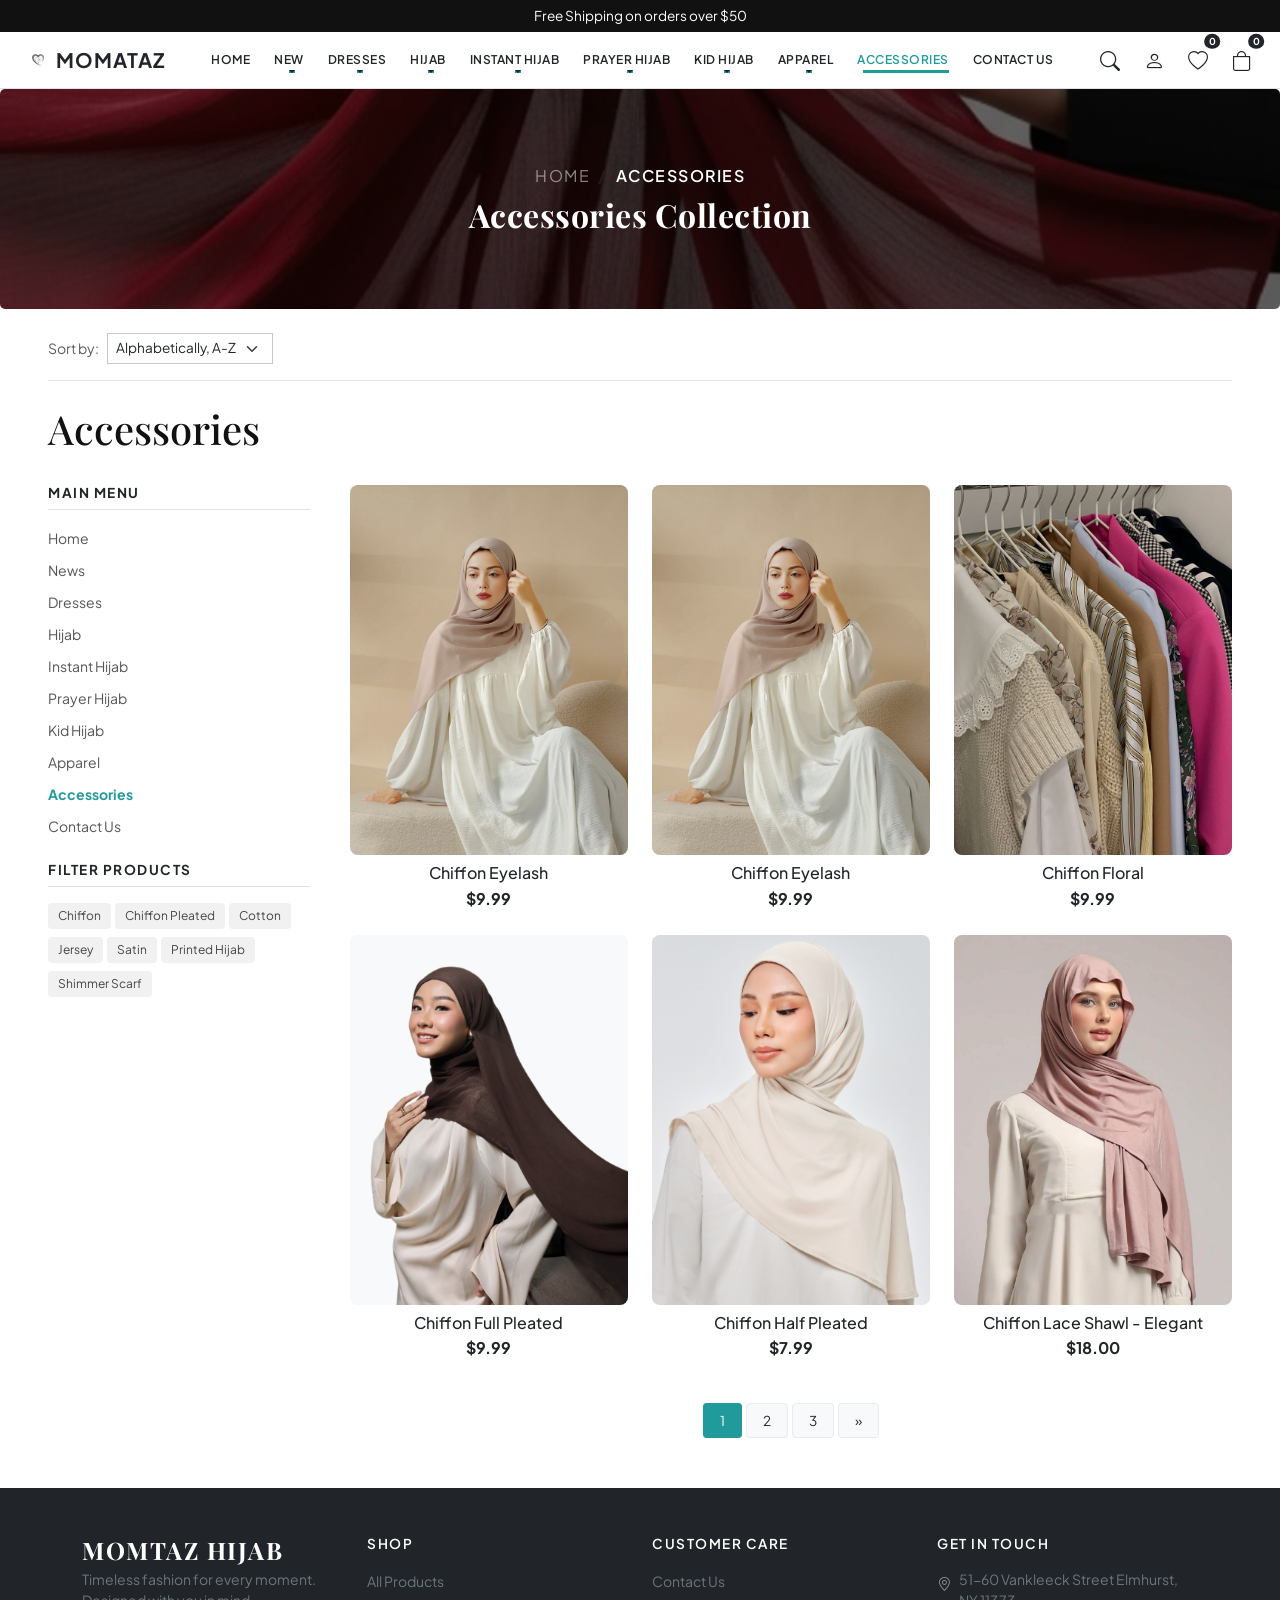
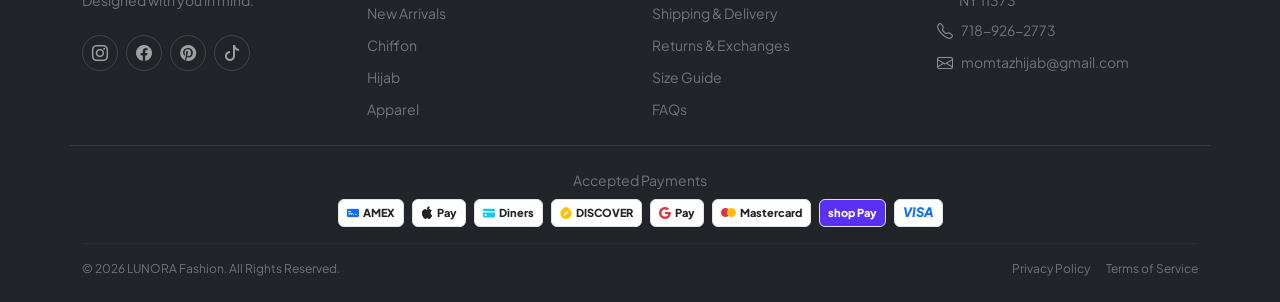
==== commit 4b1c036d: "update" ====
--- a/accessories.html
+++ b/accessories.html
@@ -50,13 +50,15 @@
             <div class="collapse navbar-collapse justify-content-center d-none d-lg-flex" id="mainNavbar">
                 <ul class="navbar-nav gap-lg-2 text-uppercase fw-semibold my-0"
                     style="font-size: 0.75rem; letter-spacing: 0.5px;">
-                    <li class="nav-item"><a class="nav-link active text-dark px-2 py-1" href="index.html">HOME</a></li>
+                    <li class="nav-item"><a class="nav-link  text-dark px-2 py-1" href="index.html">HOME</a></li>
                     <li class="nav-item dropdown">
-                        <a class="nav-link dropdown-toggle text-dark px-2 py-1" href="#" role="button">NEWS</a>
-                        <ul class="dropdown-menu border-0 shadow-sm rounded-0 p-1">
+                        <a class="nav-link dropdown-toggle  text-dark px-2 py-1" href="new.html" role="button">NEW</a>
+                       <!--
+                         <ul class="dropdown-menu border-0 shadow-sm rounded-0 p-1">
                             <li><a class="mega-menu-link py-1 px-3" href="#">Latest News</a></li>
                             <li><a class="mega-menu-link py-1 px-3" href="#">Events</a></li>
                         </ul>
+                        -->
                     </li>
                     <li class="nav-item dropdown">
                         <a class="nav-link dropdown-toggle text-dark px-2 py-1" href="#" role="button">DRESSES</a>
@@ -176,9 +178,24 @@
                                 </a></li>
                         </ul>
                     </li>
-
+                      <li class="nav-item dropdown">
+                        <a class="nav-link dropdown-toggle text-dark px-2 py-1" href="#" role="button">Apparel</a>
+                        <ul class="dropdown-menu border-0 shadow-sm rounded-0 p-1">
+                            <li><a class="mega-menu-link py-1 px-3" href="#">cARDIGAN</a>
+                                </a></li>
+                            <li><a class="mega-menu-link py-1 px-3" href="#">PANTS
+                                </a></li>
+                                <li><a class="mega-menu-link py-1 px-3" href="#">TOP
+                                </a></li>
+                            <li><a class="mega-menu-link py-1 px-3" href="#">SKIRTS
+                                </a></li>
+                                 <li><a class="mega-menu-link py-1 px-3" href="#">SET
+                                </a></li>
+                        </ul>
+                    </li>
+                    
                     <li class="nav-item dropdown position-static">
-                        <a class="nav-link dropdown-toggle text-dark px-2 py-1" href="accessories.html"
+                        <a class="nav-link dropdown-toggle active text-dark px-2 py-1" href="accessories.html"
                             role="button">ACCESSORIES</a>
 
                         <div class="dropdown-menu mega-menu w-100 border-0 shadow-sm rounded-0 m-0 p-4">
@@ -343,23 +360,32 @@
                         <a href="index.html" class="sidebar-single-link">Home</a>
                     </div>
 
-                    <!-- News -->
-                    <div class="accordion-item border-0 border-bottom">
-                        <h2 class="accordion-header sidebar-single-link">
-                            <button class="sidebar-menu-btn collapsed" type="button" data-bs-toggle="collapse"
-                                data-bs-target="#collapseNews">
-                                News
-                            </button>
-                        </h2>
-                        <div id="collapseNews" class="accordion-collapse collapse"
-                            data-bs-parent="#sidebarMenuAccordion">
-                            <div class="accordion-body py-2 px-4 bg-light-subtle">
-                                <a href="news.html" class="sub-item">Latest News</a>
-                                <a href="events.html" class="sub-item">Events</a>
-                            </div>
-                        </div>
-                    </div>
-
+                   <!-- News Dropdown -->
+<div class="accordion-item border-0 border-bottom">
+
+    <h2 class="accordion-header sidebar-single-link">
+        <button class="sidebar-menu-btn collapsed"
+            type="button"
+            data-bs-toggle="collapse"
+            data-bs-target="#collapseNews"
+            aria-expanded="false">
+            New
+        </button>
+    </h2>
+
+    <div id="collapseNews"
+        class="accordion-collapse collapse"
+        data-bs-parent="#sidebarMenuAccordion">
+
+        <div class="accordion-body py-2 px-4 bg-light-subtle">
+            <a href="new.html" class="sub-item">
+                All New In
+            </a>
+        </div>
+
+    </div>
+
+</div>
                     <!-- Dresses -->
                     <div class="accordion-item border-0 border-bottom">
                         <h2 class="accordion-header sidebar-single-link">
@@ -460,8 +486,12 @@
                         <div id="collapseApparel" class="accordion-collapse collapse"
                             data-bs-parent="#sidebarMenuAccordion">
                             <div class="accordion-body py-2 px-4 bg-light-subtle">
+                                <a href="#" class="sub-item">CARDIGAN</a>
+                                <a href="#" class="sub-item">PANTS</a>
                                 <a href="#" class="sub-item">Tops</a>
-                                <a href="#" class="sub-item">Bottoms</a>
+                                <a href="#" class="sub-item">SKIRTS</a>
+                                <a href="#" class="sub-item">Tops</a>
+                               
                             </div>
                         </div>
                     </div>
@@ -571,12 +601,12 @@
                                 <li><a href="news.html" class="sidebar-link">News</a></li>
                                 <li><a href="dresses.html" class="sidebar-link">Dresses</a></li>
                                 <li><a href="hijab.html" class="sidebar-link ">Hijab</a></li>
-                                <li><a href="instant-hijab.html" class="sidebar-link active fw-bold text-accent">Instant
+                                <li><a href="instant-hijab.html" class="sidebar-link ">Instant
                                         Hijab</a></li>
                                 <li><a href="prayer-hijab.html" class="sidebar-link">Prayer Hijab</a></li>
                                 <li><a href="kid-hijab.html" class="sidebar-link">Kid Hijab</a></li>
                                 <li><a href="apparel.html" class="sidebar-link">Apparel</a></li>
-                                <li><a href="accessories.html" class="sidebar-link">Accessories</a></li>
+                                <li><a href="accessories.html" class="sidebar-link active fw-bold text-accent">Accessories</a></li>
                                 <li><a href="contact.html" class="sidebar-link">Contact Us</a></li>
                             </ul>
                         </div>
@@ -617,7 +647,7 @@
                                         class="img-fluid w-100 object-fit-cover product-img">
                                 </div>
                                 <div class="quick-add-wrapper position-absolute bottom-0 start-0 w-100 p-3 z-2">
-                                    <a href="product_detail.html"><button
+                                    <a href="product_detail.html" class="text-decoration-none"><button
                                             class="btn btn-dark w-100 py-2 rounded-2 fs-7 fw-medium d-flex align-items-center justify-content-center gap-2">
                                             <i class="bi bi-bag-plus fs-6 "></i> Quick View
                                         </button></a>
--- a/CSS/style.css
+++ b/CSS/style.css
@@ -78,7 +78,7 @@
         position: relative;
     }
     
-    .navbar .nav-item.dropdown::after {
+    /* .navbar .nav-item.dropdown::after {
         content: '';
         position: absolute;
         bottom: -10px;
@@ -86,7 +86,7 @@
         width: 100%;
         height: 10px;
         display: block;
-    }
+    } */
 
     .navbar .nav-item.dropdown:hover .dropdown-menu {
         display: block;
@@ -683,3 +683,45 @@
 .tracking-wider { letter-spacing: 1.5px; }
 .tracking-widest { letter-spacing: 2px; }
 .fs-8 { font-size: 0.75rem !important; }
+
+
+
+/* for news page*/
+/* Mobile Responsive Carousel */
+ @media (max-width: 767.98px) {
+.page-header { min-height: 0 !important; height: 260px; border-radius: 5px; overflow: hidden; }
+#carouselExampleIndicators,
+#carouselExampleIndicators .carousel-inner,
+#carouselExampleIndicators .carousel-item {
+    height: 100%;
+}
+
+#carouselExampleIndicators .carousel-item img {
+    width: 100%;
+    height: 260px !important;
+    object-fit: cover;
+    object-position: center;
+}
+}
+/* Small Mobile Phones */
+ @media (max-width: 375px) { 
+.page-header { height: 220px; }
+#carouselExampleIndicators .carousel-item img {
+    height: 220px !important;
+}
+}
+/* Tablet */ @media (min-width: 768px) and (max-width: 991.98px) {
+.page-header { min-height: 0 !important; height: 350px; }
+#carouselExampleIndicators .carousel-item img {
+    height: 350px !important;
+    object-fit: cover;
+}
+}
+
+/*new page dropdown list auto active color*/
+
+.dropdown-menu .dropdown-item.active,
+.dropdown-menu .dropdown-item:active{
+    background-color: #0DCAF0 !important;
+    color: #fff !important;
+}
